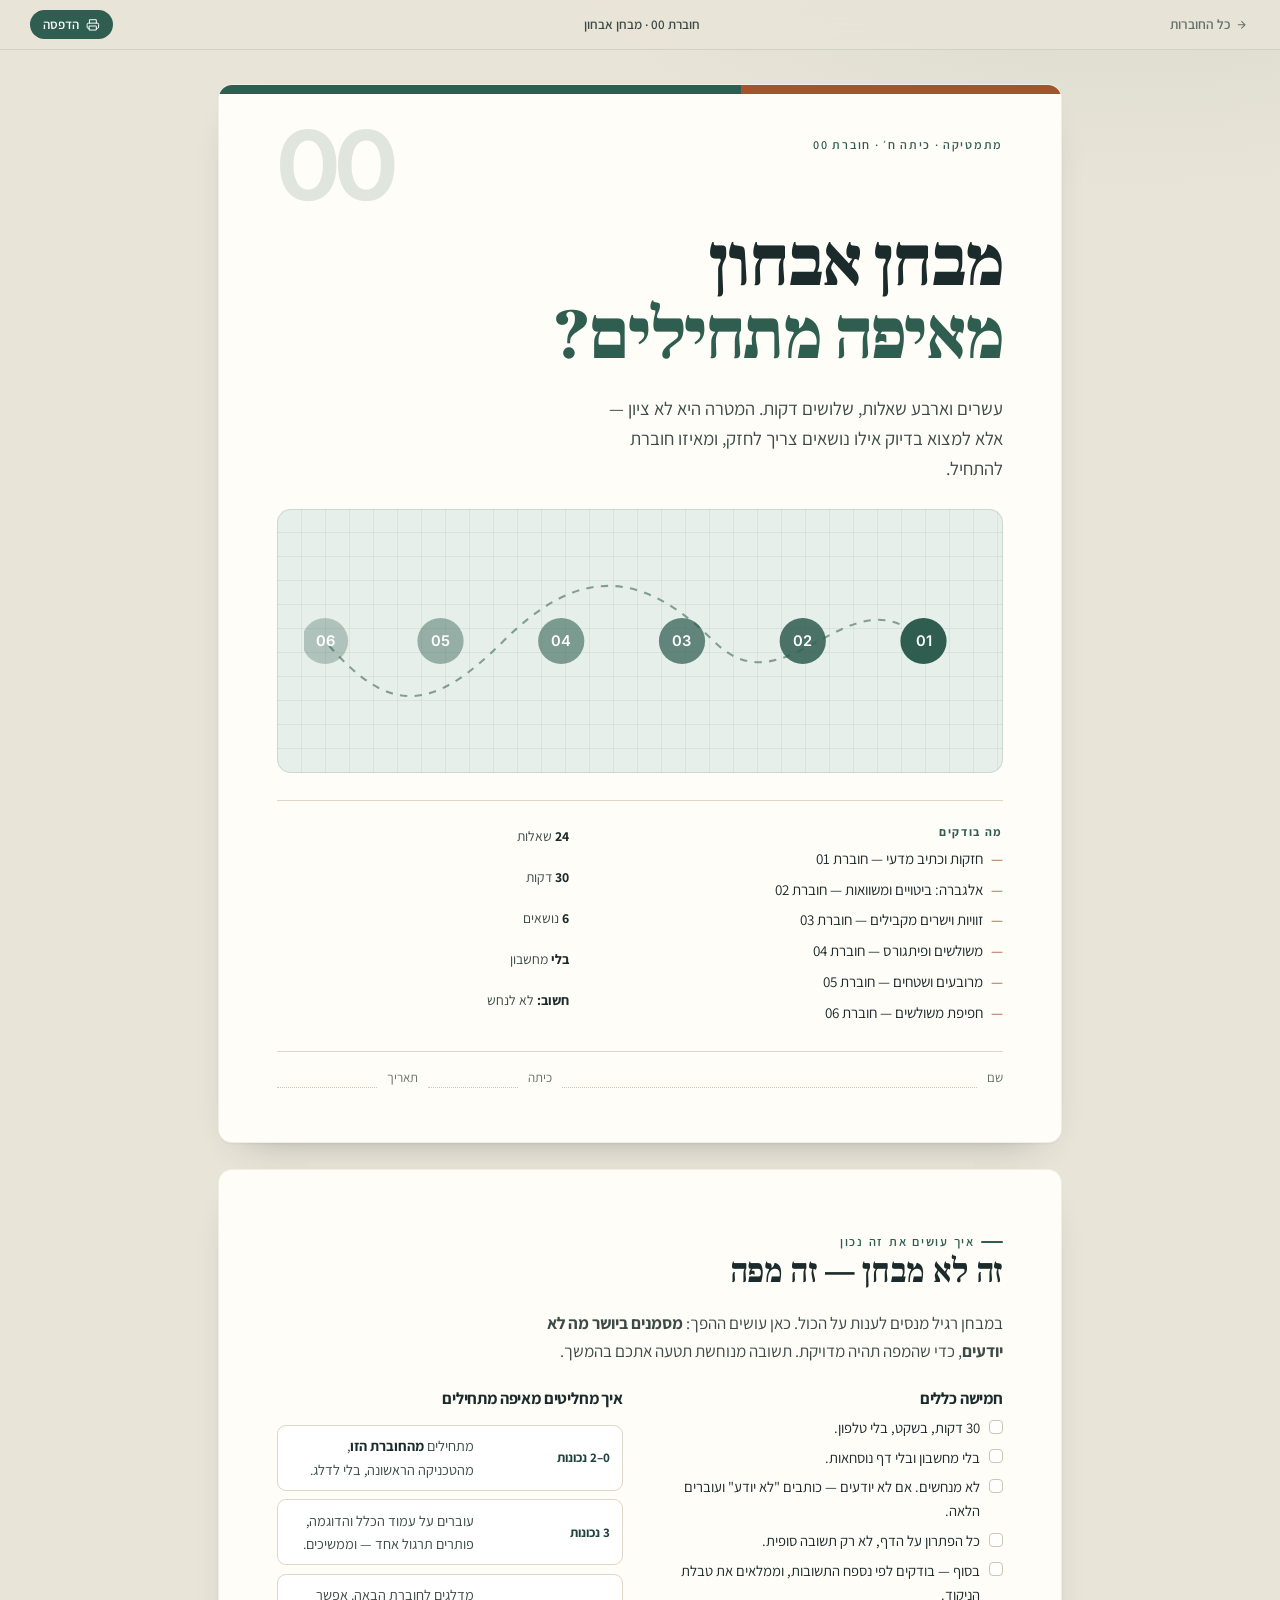
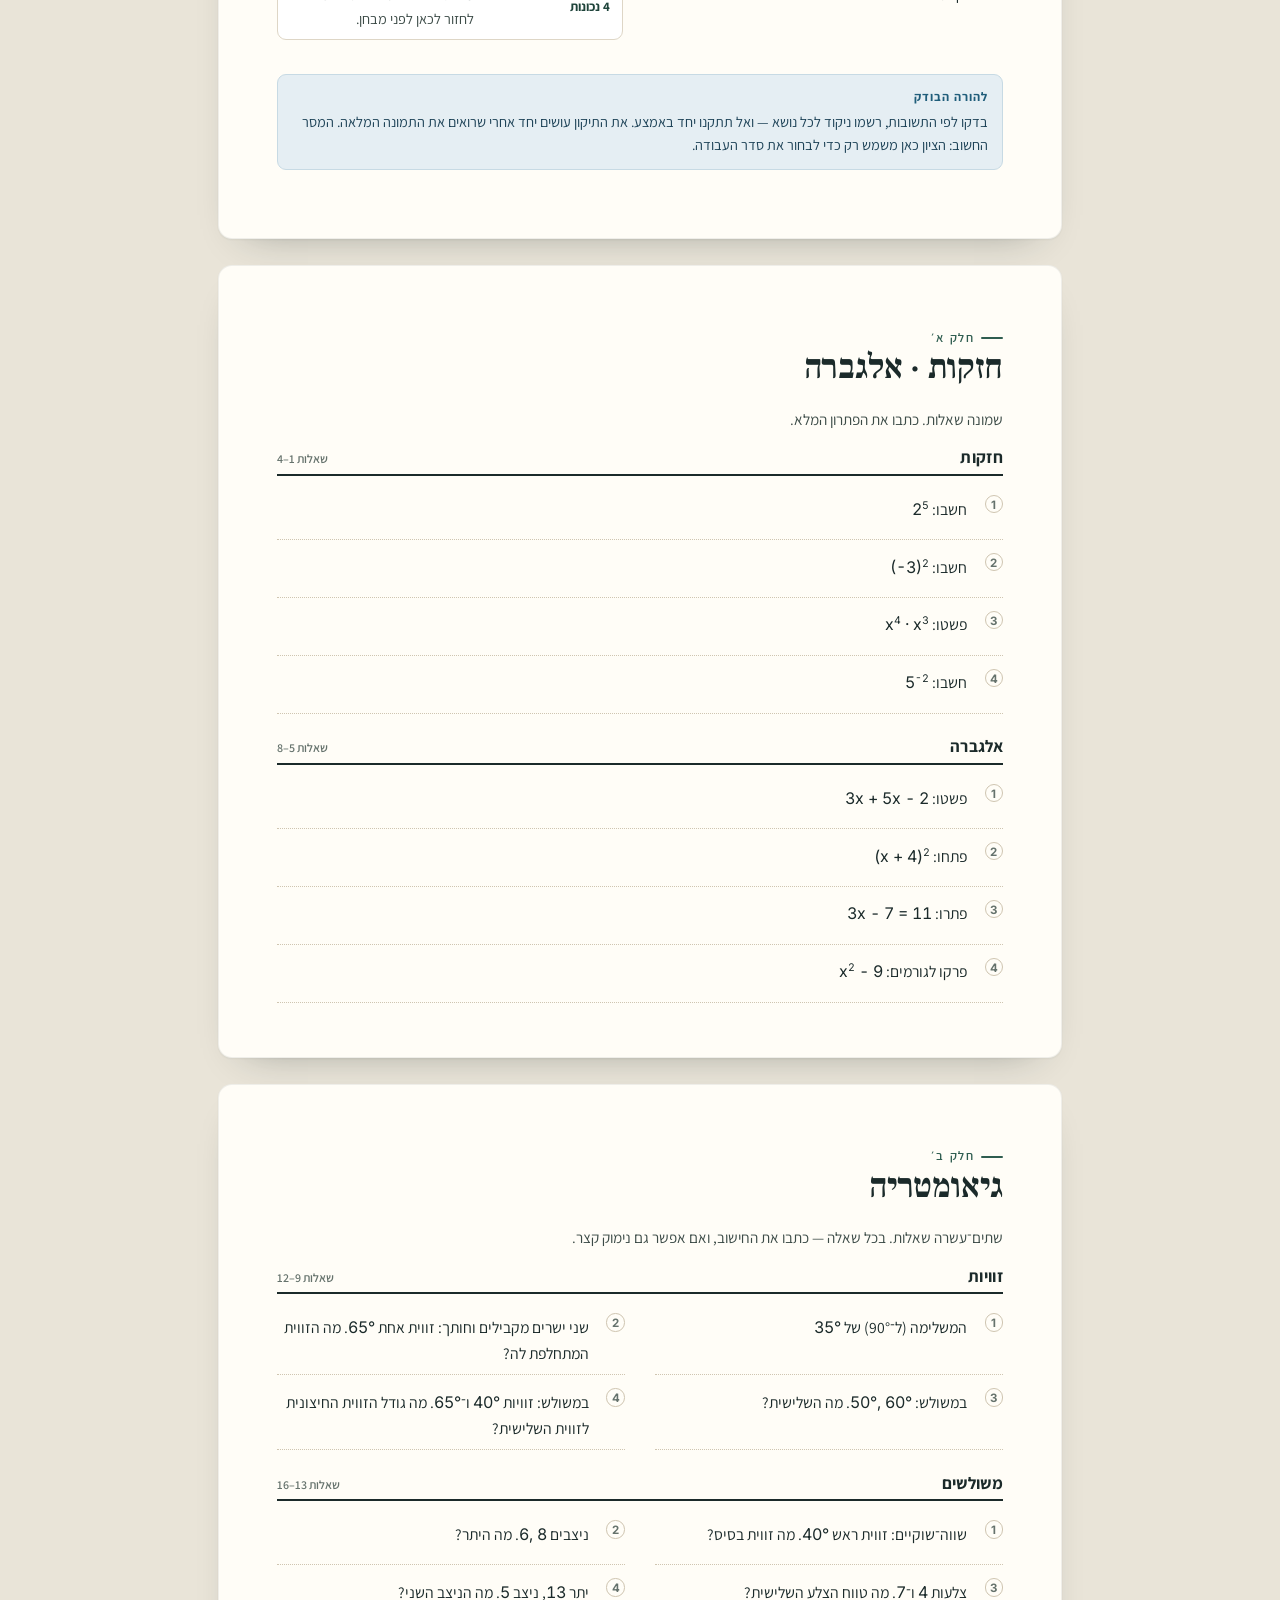
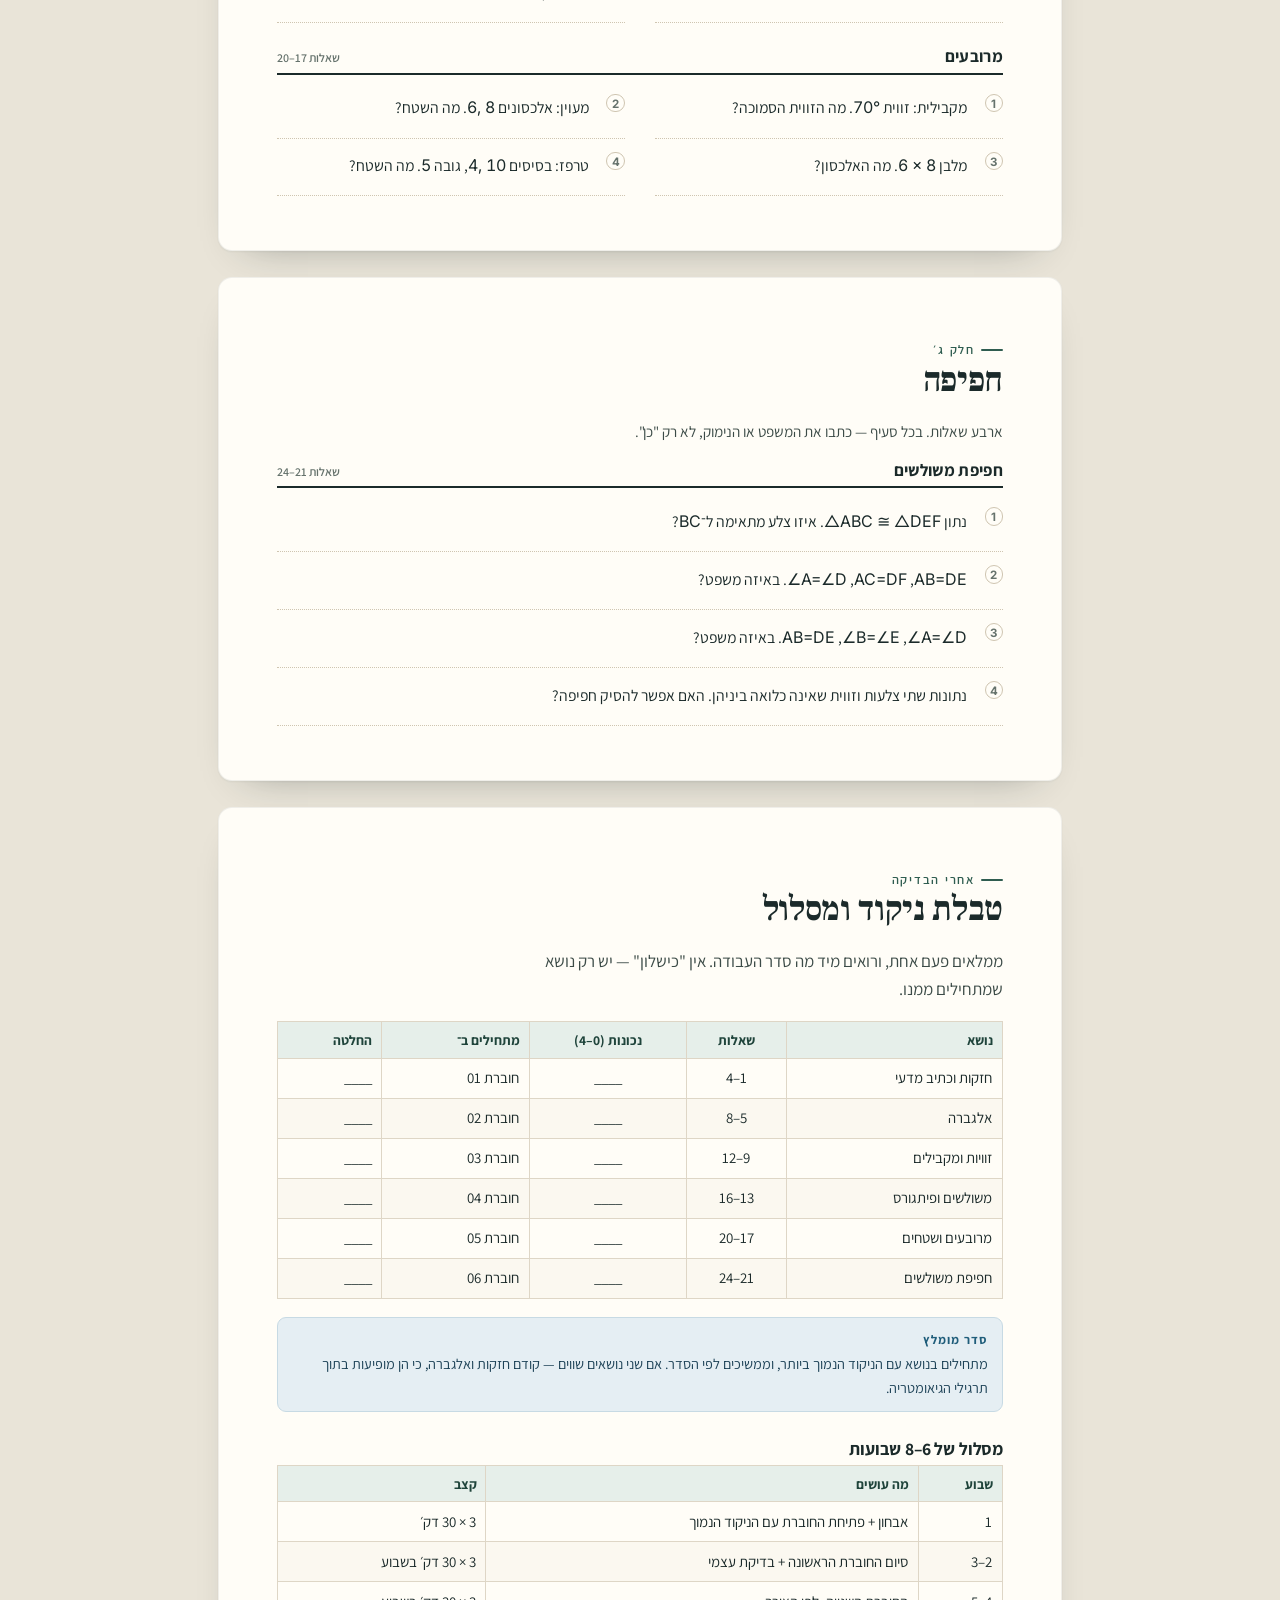
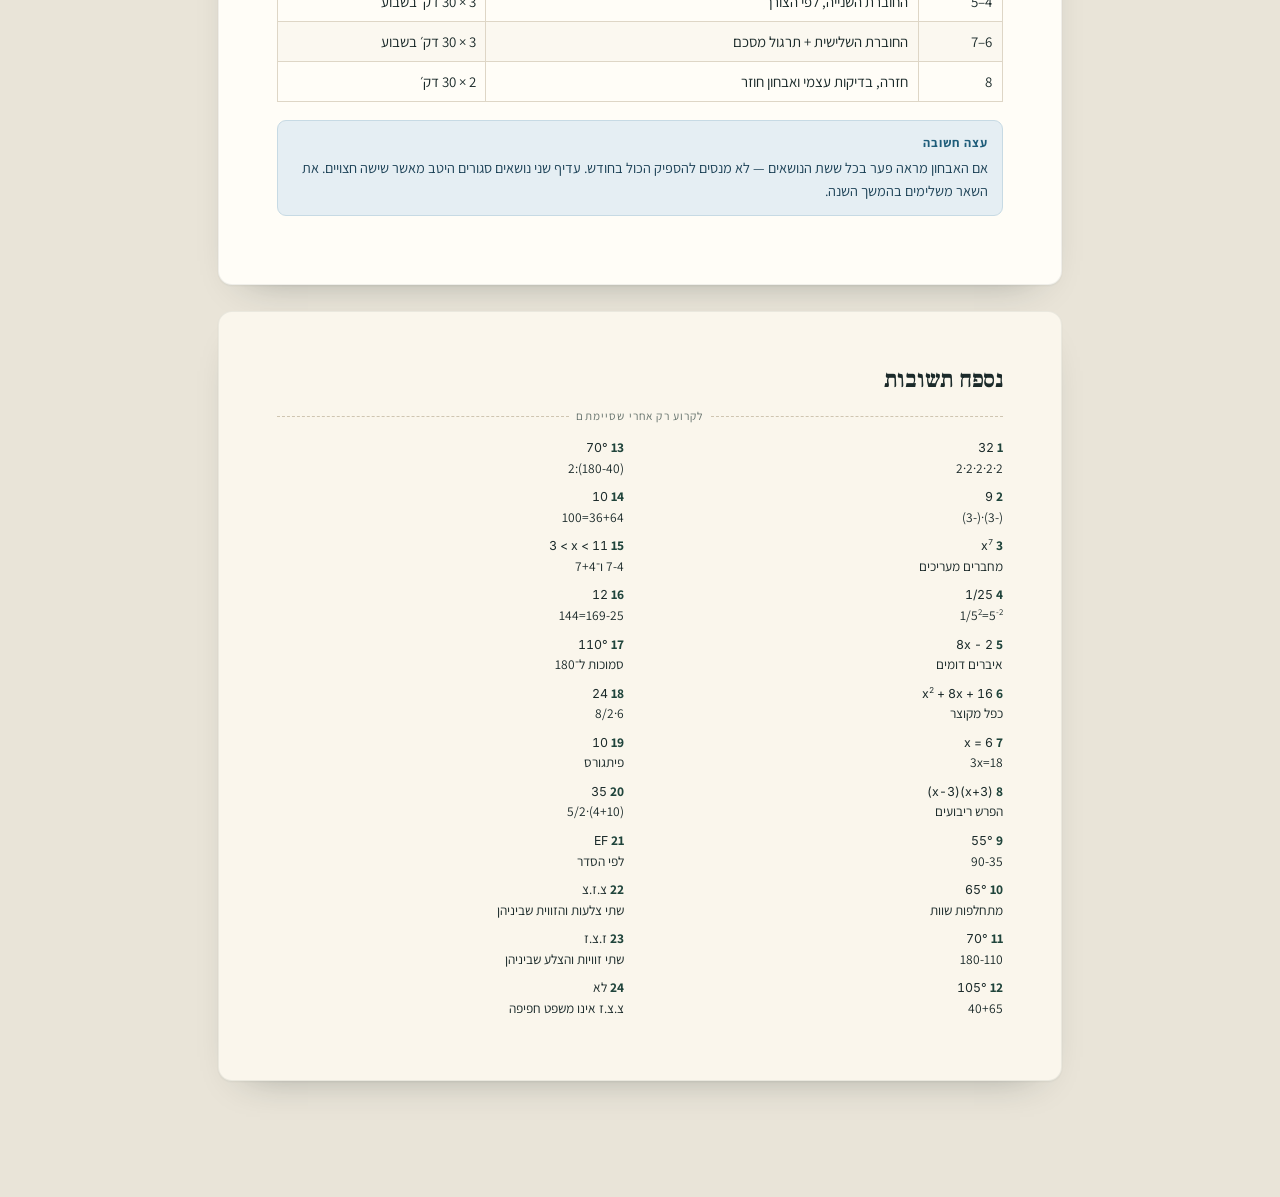
==== booklets/00-diagnostic.html @ b9540624 "Add math8 workbooks site" ====
<!DOCTYPE html>
<html lang="he" dir="rtl">
<head>
<meta charset="utf-8">
<meta name="viewport" content="width=device-width, initial-scale=1">
<meta name="color-scheme" content="light">
<title>חוברת 00 · מבחן אבחון — מתמטיקה כיתה ח׳</title>
<meta name="description" content="מבחן אבחון קצר: 24 שאלות משישה נושאים, כדי לדעת מאיזו חוברת להתחיל.">
<meta name="theme-color" content="#2f5d50">
<link rel="icon" href="data:image/svg+xml,%3Csvg xmlns='http://www.w3.org/2000/svg' viewBox='0 0 32 32'%3E%3Crect width='32' height='32' rx='7' fill='%232f5d50'/%3E%3Cpath d='M8 16h16M16 8v16' stroke='%23fff' stroke-width='2.4' stroke-linecap='round'/%3E%3C/svg%3E">
<link rel="preconnect" href="https://fonts.googleapis.com">
<link rel="preconnect" href="https://fonts.gstatic.com" crossorigin>
<link href="https://fonts.googleapis.com/css2?family=Assistant:wght@300;400;600;700&amp;family=Frank+Ruhl+Libre:wght@500;700;900&amp;family=Inter:wght@400;500;700&amp;display=swap" rel="stylesheet">
<link rel="stylesheet" href="../assets/base.css">
<link rel="stylesheet" href="../assets/booklet.css">
</head>
<body class="booklet">
<header class="topbar no-print">
  <a class="backlink" href="../index.html">
    <svg viewBox="0 0 24 24" aria-hidden="true"><path d="M10 6l6 6-6 6M16 12H4" fill="none" stroke="currentColor" stroke-width="1.8" stroke-linecap="round" stroke-linejoin="round"/></svg>
    כל החוברות
  </a>
  <span class="topbar-title">חוברת 00 · מבחן אבחון</span>
  <button class="btn" data-print type="button">
    <svg viewBox="0 0 24 24" aria-hidden="true"><path d="M6 9V3h12v6M6 18H4a2 2 0 0 1-2-2v-5a2 2 0 0 1 2-2h16a2 2 0 0 1 2 2v5a2 2 0 0 1-2 2h-2M6 14h12v7H6z" fill="none" stroke="currentColor" stroke-width="1.7" stroke-linecap="round" stroke-linejoin="round"/></svg>
    הדפסה
  </button>
</header>
<span class="sr-only doc-title">חוברת 00 · מבחן אבחון</span>

<main class="paper">

<!-- ================= שער ================= -->
<section class="sheet cover">
  <div class="cover-head">
    <div class="cover-series">מתמטיקה · כיתה ח׳ · חוברת 00</div>
    <div class="cover-mark" aria-hidden="true">00</div>
  </div>
  <h1>מבחן אבחון<br><em>מאיפה מתחילים?</em></h1>
  <p class="cover-lede">עשרים וארבע שאלות, שלושים דקות. המטרה היא לא ציון — אלא למצוא בדיוק אילו נושאים צריך לחזק, ומאיזו חוברת להתחיל.</p>

  <div class="cover-art" aria-hidden="true">
    <svg viewBox="0 0 640 200" role="img" aria-label="מסלול עם שש תחנות, אחת לכל חוברת">
      <path d="M590 100 C520 30, 460 170, 390 100 S260 30, 190 100 S80 170, 20 100" fill="none" stroke="#2f5d50" stroke-width="2" stroke-dasharray="7 7" opacity=".55"/>
      <g font-family="Inter,Arial,sans-serif" font-size="14" font-weight="600" text-anchor="middle">
        <circle cx="590" cy="100" r="22" fill="#2f5d50"/><text x="590" y="105" fill="#fff">01</text>
        <circle cx="475" cy="100" r="22" fill="#2f5d50" opacity=".85"/><text x="475" y="105" fill="#fff">02</text>
        <circle cx="360" cy="100" r="22" fill="#2f5d50" opacity=".72"/><text x="360" y="105" fill="#fff">03</text>
        <circle cx="245" cy="100" r="22" fill="#2f5d50" opacity=".58"/><text x="245" y="105" fill="#fff">04</text>
        <circle cx="130" cy="100" r="22" fill="#2f5d50" opacity=".44"/><text x="130" y="105" fill="#fff">05</text>
        <circle cx="20" cy="100" r="22" fill="#2f5d50" opacity=".3"/><text x="20" y="105" fill="#fff">06</text>
      </g>
    </svg>
  </div>

  <div class="cover-grid">
    <div>
      <h4>מה בודקים</h4>
      <ul class="cover-list">
        <li>חזקות וכתיב מדעי — חוברת 01</li>
        <li>אלגברה: ביטויים ומשוואות — חוברת 02</li>
        <li>זוויות וישרים מקבילים — חוברת 03</li>
        <li>משולשים ופיתגורס — חוברת 04</li>
        <li>מרובעים ושטחים — חוברת 05</li>
        <li>חפיפת משולשים — חוברת 06</li>
      </ul>
    </div>
    <div class="cover-facts">
      <div><b>24</b> שאלות</div>
      <div><b>30</b> דקות</div>
      <div><b>6</b> נושאים</div>
      <div><b>בלי</b> מחשבון</div>
      <div><b>חשוב:</b> לא לנחש</div>
    </div>
  </div>
  <div class="cover-foot">
    <span>שם</span><span class="fill"></span>
    <span>כיתה</span><span class="fill" style="max-width:70px"></span>
    <span>תאריך</span><span class="fill" style="max-width:100px"></span>
  </div>
</section>

<!-- ================= הוראות ================= -->
<section class="sheet">
  <span class="kicker">איך עושים את זה נכון</span>
  <h2>זה לא מבחן — זה מפה</h2>
  <p class="lead">במבחן רגיל מנסים לענות על הכול. כאן עושים ההפך: <b>מסמנים ביושר מה לא יודעים</b>, כדי שהמפה תהיה מדויקת. תשובה מנוחשת תטעה אתכם בהמשך.</p>

  <div class="two" style="margin-top:1.4em">
    <div>
      <h3 style="font-size:1.02rem;margin-bottom:.5em">חמישה כללים</h3>
      <div class="checklist" style="font-size:.92rem">
        <li><input type="checkbox" data-key="d-r1"> 30 דקות, בשקט, בלי טלפון.</li>
        <li><input type="checkbox" data-key="d-r2"> בלי מחשבון ובלי דף נוסחאות.</li>
        <li><input type="checkbox" data-key="d-r3"> לא מנחשים. אם לא יודעים — כותבים "לא יודע" ועוברים הלאה.</li>
        <li><input type="checkbox" data-key="d-r4"> כל הפתרון על הדף, לא רק תשובה סופית.</li>
        <li><input type="checkbox" data-key="d-r5"> בסוף — בודקים לפי נספח התשובות, וממלאים את טבלת הניקוד.</li>
      </div>
    </div>
    <div>
      <h3 style="font-size:1.02rem;margin-bottom:.5em">איך מחליטים מאיפה מתחילים</h3>
      <div class="flow">
        <div class="flow-step"><span class="when">0–2 נכונות</span><span class="then">מתחילים <b>מהחוברת הזו</b>, מהטכניקה הראשונה, בלי לדלג.</span></div>
        <div class="flow-step"><span class="when">3 נכונות</span><span class="then">עוברים על עמוד הכלל והדוגמה, פותרים תרגול אחד — וממשיכים.</span></div>
        <div class="flow-step"><span class="when">4 נכונות</span><span class="then">מדלגים לחוברת הבאה. אפשר לחזור לכאן לפני מבחן.</span></div>
      </div>
    </div>
  </div>

  <div class="callout callout--tip" style="margin-top:1.2em">
    <span class="callout-title">להורה הבודק</span>
    <p>בדקו לפי התשובות, רשמו ניקוד לכל נושא — ואל תתקנו יחד באמצע. את התיקון עושים יחד אחרי שרואים את התמונה המלאה. המסר החשוב: הציון כאן משמש רק כדי לבחור את סדר העבודה.</p>
  </div>
</section>

<!-- ================= מבחן ================= -->
<section class="sheet">
  <span class="kicker">חלק א׳</span>
  <h2>חזקות · אלגברה</h2>
  <p class="lead" style="font-size:.95rem">שמונה שאלות. כתבו את הפתרון המלא.</p>

  <div class="drill" style="margin-top:1em">
    <div class="drill-head"><h3>חזקות</h3><span class="count">שאלות 1–4</span></div>
    <ol class="ex ex--wide">
      <li>חשבו: <span class="m">2<sup>5</sup></span></li>
      <li>חשבו: <span class="m">(-3)<sup>2</sup></span></li>
      <li>פשטו: <span class="m">x<sup>4</sup> · x<sup>3</sup></span></li>
      <li>חשבו: <span class="m">5<sup>-2</sup></span></li>
    </ol>
  </div>

  <div class="drill" style="margin-top:1.4em">
    <div class="drill-head"><h3>אלגברה</h3><span class="count">שאלות 5–8</span></div>
    <ol class="ex ex--wide">
      <li>פשטו: <span class="m">3x + 5x - 2</span></li>
      <li>פתחו: <span class="m">(x + 4)<sup>2</sup></span></li>
      <li>פתרו: <span class="m">3x - 7 = 11</span></li>
      <li>פרקו לגורמים: <span class="m">x<sup>2</sup> - 9</span></li>
    </ol>
  </div>
</section>

<section class="sheet">
  <span class="kicker">חלק ב׳</span>
  <h2>גיאומטריה</h2>
  <p class="lead" style="font-size:.95rem">שתים־עשרה שאלות. בכל שאלה — כתבו את החישוב, ואם אפשר גם נימוק קצר.</p>

  <div class="drill" style="margin-top:1em">
    <div class="drill-head"><h3>זוויות</h3><span class="count">שאלות 9–12</span></div>
    <ol class="ex">
      <li>המשלימה (ל־90°) של <span class="m">35°</span></li>
      <li>שני ישרים מקבילים וחותך: זווית אחת <span class="m">65°</span>. מה הזווית המתחלפת לה?</li>
      <li>במשולש: <span class="m">50°, 60°</span>. מה השלישית?</li>
      <li>במשולש: זוויות <span class="m">40°</span> ו־<span class="m">65°</span>. מה גודל הזווית החיצונית לזווית השלישית?</li>
    </ol>
  </div>

  <div class="drill" style="margin-top:1.4em">
    <div class="drill-head"><h3>משולשים</h3><span class="count">שאלות 13–16</span></div>
    <ol class="ex">
      <li>שווה־שוקיים: זווית ראש <span class="m">40°</span>. מה זווית בסיס?</li>
      <li>ניצבים <span class="m">6, 8</span>. מה היתר?</li>
      <li>צלעות <span class="m">4</span> ו־<span class="m">7</span>. מה טווח הצלע השלישית?</li>
      <li>יתר <span class="m">13</span>, ניצב <span class="m">5</span>. מה הניצב השני?</li>
    </ol>
  </div>

  <div class="drill" style="margin-top:1.4em">
    <div class="drill-head"><h3>מרובעים</h3><span class="count">שאלות 17–20</span></div>
    <ol class="ex">
      <li>מקבילית: זווית <span class="m">70°</span>. מה הזווית הסמוכה?</li>
      <li>מעוין: אלכסונים <span class="m">6, 8</span>. מה השטח?</li>
      <li>מלבן <span class="m">6 × 8</span>. מה האלכסון?</li>
      <li>טרפז: בסיסים <span class="m">4, 10</span>, גובה <span class="m">5</span>. מה השטח?</li>
    </ol>
  </div>
</section>

<!-- ================= חלק ג ================= -->
<section class="sheet">
  <span class="kicker">חלק ג׳</span>
  <h2>חפיפה</h2>
  <p class="lead" style="font-size:.95rem">ארבע שאלות. בכל סעיף — כתבו את המשפט או הנימוק, לא רק "כן".</p>

  <div class="drill" style="margin-top:1em">
    <div class="drill-head"><h3>חפיפת משולשים</h3><span class="count">שאלות 21–24</span></div>
    <ol class="ex ex--wide">
      <li>נתון <span class="m">△ABC ≅ △DEF</span>. איזו צלע מתאימה ל־<span class="m">BC</span>?</li>
      <li><span class="m">AB=DE</span>, <span class="m">AC=DF</span>, <span class="m">∠A=∠D</span>. באיזה משפט?</li>
      <li><span class="m">∠A=∠D</span>, <span class="m">∠B=∠E</span>, <span class="m">AB=DE</span>. באיזה משפט?</li>
      <li>נתונות שתי צלעות וזווית שאינה כלואה ביניהן. האם אפשר להסיק חפיפה?</li>
    </ol>
  </div>
</section>

<!-- ================= טבלת ניקוד ================= -->
<section class="sheet">
  <span class="kicker">אחרי הבדיקה</span>
  <h2>טבלת ניקוד ומסלול</h2>
  <p class="lead">ממלאים פעם אחת, ורואים מיד מה סדר העבודה. אין "כישלון" — יש רק נושא שמתחילים ממנו.</p>

  <table class="table" style="margin-top:1.2em">
    <thead>
      <tr><th>נושא</th><th class="c">שאלות</th><th class="c">נכונות (0–4)</th><th>מתחילים ב־</th><th>החלטה</th></tr>
    </thead>
    <tbody>
      <tr><td>חזקות וכתיב מדעי</td><td class="c">1–4</td><td class="c">____</td><td>חוברת 01</td><td>____</td></tr>
      <tr><td>אלגברה</td><td class="c">5–8</td><td class="c">____</td><td>חוברת 02</td><td>____</td></tr>
      <tr><td>זוויות ומקבילים</td><td class="c">9–12</td><td class="c">____</td><td>חוברת 03</td><td>____</td></tr>
      <tr><td>משולשים ופיתגורס</td><td class="c">13–16</td><td class="c">____</td><td>חוברת 04</td><td>____</td></tr>
      <tr><td>מרובעים ושטחים</td><td class="c">17–20</td><td class="c">____</td><td>חוברת 05</td><td>____</td></tr>
      <tr><td>חפיפת משולשים</td><td class="c">21–24</td><td class="c">____</td><td>חוברת 06</td><td>____</td></tr>
    </tbody>
  </table>

  <div class="callout callout--tip">
    <span class="callout-title">סדר מומלץ</span>
    <p>מתחילים בנושא עם הניקוד הנמוך ביותר, וממשיכים לפי הסדר. אם שני נושאים שווים — קודם חזקות ואלגברה, כי הן מופיעות בתוך תרגילי הגיאומטריה.</p>
  </div>

  <h3 style="margin-top:1.5em;font-size:1.1rem">מסלול של 6–8 שבועות</h3>
  <table class="table">
    <thead><tr><th>שבוע</th><th>מה עושים</th><th>קצב</th></tr></thead>
    <tbody>
      <tr><td>1</td><td>אבחון + פתיחת החוברת עם הניקוד הנמוך</td><td>3 × 30 דק׳</td></tr>
      <tr><td>2–3</td><td>סיום החוברת הראשונה + בדיקת עצמי</td><td>3 × 30 דק׳ בשבוע</td></tr>
      <tr><td>4–5</td><td>החוברת השנייה, לפי הצורך</td><td>3 × 30 דק׳ בשבוע</td></tr>
      <tr><td>6–7</td><td>החוברת השלישית + תרגול מסכם</td><td>3 × 30 דק׳ בשבוע</td></tr>
      <tr><td>8</td><td>חזרה, בדיקות עצמי ואבחון חוזר</td><td>2 × 30 דק׳</td></tr>
    </tbody>
  </table>

  <div class="callout callout--tip">
    <span class="callout-title">עצה חשובה</span>
    <p>אם האבחון מראה פער בכל ששת הנושאים — לא מנסים להספיק הכול בחודש. עדיף שני נושאים סגורים היטב מאשר שישה חצויים. את השאר משלימים בהמשך השנה.</p>
  </div>
</section>

<!-- ================= תשובות ================= -->
<section class="sheet answers">
  <h2>נספח תשובות</h2>
  <div class="cut">לקרוע רק אחרי שסיימתם</div>

  <div class="ans-grid">
    <p><b>1</b> <span class="m">32</span><br><span class="why">2·2·2·2·2</span></p>
    <p><b>2</b> <span class="m">9</span><br><span class="why">(-3)·(-3)</span></p>
    <p><b>3</b> <span class="m">x<sup>7</sup></span><br><span class="why">מחברים מעריכים</span></p>
    <p><b>4</b> <span class="m">1/25</span><br><span class="why">5<sup>-2</sup>=1/5<sup>2</sup></span></p>
    <p><b>5</b> <span class="m">8x - 2</span><br><span class="why">איברים דומים</span></p>
    <p><b>6</b> <span class="m">x<sup>2</sup> + 8x + 16</span><br><span class="why">כפל מקוצר</span></p>
    <p><b>7</b> <span class="m">x = 6</span><br><span class="why">3x=18</span></p>
    <p><b>8</b> <span class="m">(x-3)(x+3)</span><br><span class="why">הפרש ריבועים</span></p>
    <p><b>9</b> <span class="m">55°</span><br><span class="why">90-35</span></p>
    <p><b>10</b> <span class="m">65°</span><br><span class="why">מתחלפות שוות</span></p>
    <p><b>11</b> <span class="m">70°</span><br><span class="why">180-110</span></p>
    <p><b>12</b> <span class="m">105°</span><br><span class="why">40+65</span></p>
    <p><b>13</b> <span class="m">70°</span><br><span class="why">(180-40):2</span></p>
    <p><b>14</b> <span class="m">10</span><br><span class="why">36+64=100</span></p>
    <p><b>15</b> <span class="m">3 &lt; x &lt; 11</span><br><span class="why">7-4 ו־7+4</span></p>
    <p><b>16</b> <span class="m">12</span><br><span class="why">169-25=144</span></p>
    <p><b>17</b> <span class="m">110°</span><br><span class="why">סמוכות ל־180</span></p>
    <p><b>18</b> <span class="m">24</span><br><span class="why">6·8/2</span></p>
    <p><b>19</b> <span class="m">10</span><br><span class="why">פיתגורס</span></p>
    <p><b>20</b> <span class="m">35</span><br><span class="why">(4+10)·5/2</span></p>
    <p><b>21</b> <span class="m">EF</span><br><span class="why">לפי הסדר</span></p>
    <p><b>22</b> צ.ז.צ<br><span class="why">שתי צלעות והזווית שביניהן</span></p>
    <p><b>23</b> ז.צ.ז<br><span class="why">שתי זוויות והצלע שביניהן</span></p>
    <p><b>24</b> לא<br><span class="why">צ.צ.ז אינו משפט חפיפה</span></p>
  </div>
</section>

</main>
<script src="../assets/booklet.js"></script>
</body>
</html>
---- assets/base.css ----
/* ============================================================
   בסיס — משתנים, טיפוגרפיה, רכיבים משותפים
   ============================================================ */

:root{
  /* נייר ודיו */
  --paper:#fffdf7;
  --paper-2:#faf6ec;
  --bg:#e9e4d8;
  --ink:#1b2a2a;
  --ink-2:#3c4b47;
  --ink-3:#65726c;
  --line:#ded6c6;
  --line-2:#cfc5b1;

  /* מבטא */
  --accent:#2f5d50;
  --accent-2:#1f443b;
  --accent-soft:#e6efea;
  --clay:#a3542f;
  --clay-soft:#f6e9e1;
  --blue:#1f5d7a;
  --blue-soft:#e5eef3;

  /* צבעים סמנטיים לשרטוטים */
  --d-blue:#1f5d7a;
  --d-clay:#b0552c;
  --d-olive:#5c6b39;
  --d-plum:#7b4b6b;
  --d-sand:#c29a3a;

  --radius:14px;
  --radius-sm:9px;
  --shadow:0 1px 2px rgba(27,42,42,.05), 0 18px 40px -28px rgba(27,42,42,.45);

  --font-body:"Assistant","Heebo","Arial Hebrew",Arial,sans-serif;
  --font-display:"Frank Ruhl Libre","Assistant","Arial Hebrew",serif;
  --font-math:"Inter","Assistant","Arial Hebrew",Arial,sans-serif;
}

*,*::before,*::after{box-sizing:border-box}
html{-webkit-text-size-adjust:100%;text-size-adjust:100%}
body{
  margin:0;
  font-family:var(--font-body);
  font-size:17px;
  line-height:1.62;
  color:var(--ink);
  background:var(--bg);
  -webkit-font-smoothing:antialiased;
}
img,svg{max-width:100%}
a{color:var(--clay);text-underline-offset:.2em;text-decoration-thickness:1px}
:focus-visible{outline:3px solid var(--clay);outline-offset:3px;border-radius:4px}

h1,h2,h3,h4{margin:0;font-weight:700;line-height:1.15;letter-spacing:-.01em}
p{margin:0 0 .9em}
ul,ol{margin:0;padding-inline-start:1.25em}

/* ---------- מתמטיקה ---------- */
.m{
  direction:ltr;
  unicode-bidi:isolate;
  font-family:var(--font-math);
  white-space:nowrap;
  font-feature-settings:"tnum" 1;
}
.eq{
  direction:ltr;
  unicode-bidi:plaintext;
  text-align:center;
  font-family:var(--font-math);
  font-size:1.32rem;
  line-height:1.9;
  letter-spacing:.01em;
}
sup{font-size:.66em;line-height:0;vertical-align:super}
sub{font-size:.66em;line-height:0;vertical-align:sub}

.frac{
  display:inline-flex;flex-direction:column;vertical-align:middle;
  text-align:center;font-size:.92em;line-height:1.15;margin:0 .12em;
}
.frac>span:last-child{border-top:1.4px solid currentColor;padding-top:.04em}
.frac>span:first-child{padding-bottom:.04em}

/* ---------- רכיבי בסיס ---------- */
.kicker{
  display:inline-flex;align-items:center;gap:.5em;
  font-size:.78rem;font-weight:600;letter-spacing:.14em;
  color:var(--accent);text-transform:uppercase;
}
.kicker::before{content:"";width:22px;height:2px;background:currentColor;border-radius:2px}

.chip{
  display:inline-flex;align-items:center;gap:.35em;
  padding:.22em .7em;border-radius:999px;
  background:var(--accent-soft);color:var(--accent-2);
  font-size:.78rem;font-weight:600;line-height:1.7;
}
.chip--plain{background:#f2eee4;color:var(--ink-2);border:1px solid var(--line)}

.btn{
  display:inline-flex;align-items:center;justify-content:center;gap:.5em;
  padding:.62em 1.1em;border-radius:999px;border:1px solid transparent;
  background:var(--accent);color:#fff;font:600 .9rem/1 var(--font-body);
  text-decoration:none;cursor:pointer;transition:transform .15s ease,background .15s ease;
}
.btn:hover{background:var(--accent-2);transform:translateY(-1px)}
.btn--ghost{background:transparent;color:var(--accent-2);border-color:var(--line-2)}
.btn--ghost:hover{background:var(--accent-soft)}
.btn svg{width:1.05em;height:1.05em;flex:none}

.sr-only{
  position:absolute!important;width:1px;height:1px;padding:0;margin:-1px;
  overflow:hidden;clip:rect(0 0 0 0);white-space:nowrap;border:0;
}

/* ---------- גיליון ---------- */
.paper{max-width:880px;margin:0 auto;padding:34px 18px 90px}
.sheet{
  position:relative;
  background:var(--paper);
  border:1px solid rgba(27,42,42,.07);
  border-radius:var(--radius);
  box-shadow:var(--shadow);
  padding:clamp(26px,5vw,54px) clamp(22px,5.5vw,58px);
  margin:0 0 26px;
}

/* כותרות מדור */
.sheet h2{
  font-family:var(--font-display);
  font-size:clamp(1.6rem,3.6vw,2.15rem);
  font-weight:700;
  margin:0 0 .55em;
}
.sheet h2 .num{
  color:var(--accent);
  font-family:var(--font-math);
  font-size:.72em;
  margin-inline-end:.3em;
}
.lead{font-size:1.06rem;color:var(--ink-2);max-width:62ch}
.lede{font-size:1.14rem;color:var(--ink-2);line-height:1.6}

/* ---------- טבלאות ---------- */
.table{width:100%;border-collapse:collapse;font-size:.93rem;margin:.4em 0 1.2em}
.table th,.table td{padding:.5em .65em;border:1px solid var(--line);text-align:right;vertical-align:top}
.table thead th{background:var(--accent-soft);color:var(--accent-2);font-weight:700;font-size:.85rem}
.table tbody tr:nth-child(even){background:#fbf8f0}
.table .c{text-align:center}

/* ---------- רשימות סימון ---------- */
.checklist{list-style:none;padding:0;margin:0;display:grid;gap:.4em}
.checklist li{display:flex;gap:.6em;align-items:flex-start}
.checklist input{
  appearance:none;width:1.05em;height:1.05em;margin:.28em 0 0;flex:none;
  border:1.6px solid var(--line-2);border-radius:4px;background:#fff;position:relative;
}
.checklist input:checked{background:var(--accent);border-color:var(--accent)}
.checklist input:checked::after{
  content:"";position:absolute;inset:0;
  background:no-repeat center/70% url("data:image/svg+xml,%3Csvg xmlns='http://www.w3.org/2000/svg' viewBox='0 0 16 16'%3E%3Cpath d='M3 8.5l3.2 3.2L13 4.5' fill='none' stroke='white' stroke-width='2.2' stroke-linecap='round' stroke-linejoin='round'/%3E%3C/svg%3E");
}

/* ---------- קישור חזרה ---------- */
.backlink{
  display:inline-flex;align-items:center;gap:.45em;
  font-size:.85rem;font-weight:600;color:var(--ink-3);text-decoration:none;
}
.backlink:hover{color:var(--accent-2)}
.backlink svg{width:1em;height:1em}

/* ---------- מפת החלטה ---------- */
.flow{display:grid;gap:.5em;margin:1em 0}
.flow-step{
  display:flex;gap:.75em;align-items:center;
  border:1px solid var(--line);border-radius:var(--radius-sm);
  padding:.6em .85em;background:#fff;
  font-size:.9rem;
}
.flow-step .when{
  flex:none;min-width:9.5em;font-weight:700;color:var(--accent-2);
  font-size:.82rem;
}
.flow-step .then{color:var(--ink-2)}
.flow-step .then b{color:var(--ink)}
---- assets/booklet.css ----
/* ============================================================
   חוברת עבודה — רכיבים, עמוד שער, תרגול, הדפסה
   ============================================================ */

body.booklet{
  background-color:var(--bg);
  background-image:radial-gradient(60rem 30rem at 88% -12%, rgba(47,93,80,.10), transparent 62%);
  background-attachment:fixed;
}

/* ---------- סרגל עליון (מסך בלבד) ---------- */
.topbar{
  position:sticky;top:0;z-index:60;
  display:flex;align-items:center;gap:14px;
  padding:10px clamp(14px,4vw,30px);
  background:rgba(233,228,216,.88);
  backdrop-filter:blur(12px);-webkit-backdrop-filter:blur(12px);
  border-bottom:1px solid rgba(27,42,42,.1);
}
.topbar .backlink{flex:none}
.topbar-title{
  flex:1;min-width:0;text-align:center;
  font-size:.82rem;font-weight:600;color:var(--ink-2);
  white-space:nowrap;overflow:hidden;text-overflow:ellipsis;
}
.topbar .btn{padding:.5em .95em;font-size:.82rem}

/* ---------- שער ---------- */
.cover{overflow:hidden;padding-top:0}
.cover::before{
  content:"";position:absolute;inset:0 0 auto 0;height:9px;
  background:linear-gradient(90deg,var(--accent) 0 62%,var(--clay) 62% 100%);
}
.cover-head{
  display:flex;align-items:flex-start;justify-content:space-between;gap:20px;
  padding-top:clamp(26px,5vw,44px);
}
.cover-series{
  font-size:.76rem;font-weight:600;letter-spacing:.14em;color:var(--accent);
  text-transform:uppercase;padding-top:.5em;
}
.cover-mark{
  font-family:var(--font-math);font-weight:700;line-height:.75;
  font-size:clamp(3.4rem,10vw,6rem);
  color:var(--accent);opacity:.14;letter-spacing:-.04em;
}
.cover h1{
  font-family:var(--font-display);
  font-size:clamp(2.7rem,8vw,4.5rem);
  font-weight:900;line-height:1.02;letter-spacing:-.025em;
  margin:.35em 0 .28em;max-width:18ch;
}
.cover h1 em{font-style:normal;color:var(--accent)}
.cover-lede{font-size:clamp(1rem,2.2vw,1.16rem);color:var(--ink-2);max-width:46ch;margin-bottom:1.4em}
.cover-art{
  margin:1.4em 0 1.6em;border-radius:var(--radius);
  background:
    repeating-linear-gradient(0deg,transparent 0 23px,rgba(27,42,42,.06) 23px 24px),
    repeating-linear-gradient(90deg,transparent 0 23px,rgba(27,42,42,.06) 23px 24px);
  background-color:var(--accent-soft);
  padding:clamp(12px,3vw,26px);
  border:1px solid color-mix(in srgb,var(--accent) 14%,transparent);
}
.cover-art svg{display:block;width:100%;height:auto}
.cover-grid{
  display:grid;grid-template-columns:1.15fr .85fr;gap:clamp(18px,4vw,40px);
  padding-top:1.4em;border-top:1px solid var(--line);
}
.cover-grid h4{
  font-size:.74rem;letter-spacing:.14em;color:var(--accent);
  text-transform:uppercase;margin-bottom:.7em;
}
.cover-list{list-style:none;padding:0;margin:0;display:grid;gap:.42em;font-size:.94rem}
.cover-list li{display:flex;gap:.55em;align-items:baseline}
.cover-list li::before{content:"—";color:var(--clay);flex:none}
.cover-facts{font-size:.86rem;color:var(--ink-2);display:grid;gap:.4em}
.cover-facts b{color:var(--ink);font-weight:700}
.cover-foot{
  display:flex;align-items:flex-end;gap:10px;flex-wrap:wrap;
  margin-top:2em;padding-top:1.1em;border-top:1px solid var(--line);
  font-size:.82rem;color:var(--ink-3);
}
.cover-foot .fill{flex:1;min-width:90px;border-bottom:1px dotted var(--line-2);height:1.4em}

/* ---------- כותרת טכניקה ---------- */
.tech-head{
  display:flex;align-items:flex-start;gap:14px;
  margin-bottom:.9em;
}
.tech-num{
  flex:none;display:grid;place-items:center;
  width:2.15em;height:2.15em;border-radius:50%;
  background:var(--accent);color:#fff;
  font-family:var(--font-math);font-size:1.05rem;font-weight:700;
  line-height:1;margin-top:.25em;
}
.tech-kicker{
  font-size:.72rem;font-weight:700;letter-spacing:.16em;
  color:var(--accent);text-transform:uppercase;margin:0 0 .2em;
}
.tech-head h2{margin:0;font-size:clamp(1.5rem,3.4vw,2rem)}
.tech-goal{
  display:block;
  font-size:.88rem;color:var(--ink-2);
  background:var(--paper-2);border:1px solid var(--line);
  border-radius:var(--radius-sm);padding:.65em .9em;margin:0 0 1.2em;
}
.tech-goal b{color:var(--accent-2);font-weight:700}

/* ---------- תיבת כלל ---------- */
.rule-box{
  position:relative;
  background:var(--accent-soft);
  border-inline-start:4px solid var(--accent);
  border-radius:var(--radius-sm) 0 0 var(--radius-sm);
  padding:1em 1.2em 1.05em;
  margin:1.1em 0 1.2em;
}
.rule-label{
  font-size:.72rem;font-weight:700;letter-spacing:.14em;
  color:var(--accent);margin:0 0 .35em;text-transform:uppercase;
}
.rule-box .eq{margin:.15em 0 .3em}
.rule-note{font-size:.9rem;color:var(--ink-2);margin:.2em 0 0}
.rule-note:last-child{margin-bottom:0}

/* ---------- דוגמה ---------- */
.example{
  border:1px solid var(--line);
  border-radius:var(--radius-sm);
  background:#fffdf9;
  padding:1em 1.15em 1.05em;
  margin:1.1em 0;
}
.example-head{display:flex;align-items:center;gap:.6em;flex-wrap:wrap;margin-bottom:.55em}
.tag{
  display:inline-block;padding:.16em .6em;border-radius:4px;
  background:var(--clay);color:#fff;font-size:.7rem;font-weight:700;
  letter-spacing:.06em;
}
.example-head .hint{font-size:.8rem;color:var(--ink-3)}
.steps{list-style:none;counter-reset:step;padding:0;margin:0;display:grid;gap:.5em}
.steps>li{
  counter-increment:step;position:relative;padding-inline-start:2.1em;
  font-size:.95rem;
}
.steps>li::before{
  content:counter(step);
  position:absolute;inset-inline-start:0;top:.15em;
  width:1.45em;height:1.45em;border-radius:50%;
  display:grid;place-items:center;
  background:var(--accent-soft);color:var(--accent-2);
  font-family:var(--font-math);font-size:.72rem;font-weight:700;
}
.steps .eq{text-align:right;font-size:1.08rem;margin:.1em 0 .15em}
.steps .why{font-size:.8rem;color:var(--ink-3)}

/* ---------- קריאות ---------- */
.callout{
  position:relative;
  border-radius:var(--radius-sm);
  padding:.85em 1em .85em 1em;
  margin:1em 0;
  font-size:.9rem;
  border:1px solid;
}
.callout p:last-child{margin-bottom:0}
.callout .callout-title{
  display:block;font-weight:700;font-size:.78rem;letter-spacing:.08em;
  margin-bottom:.2em;
}
.callout--warn{background:var(--clay-soft);border-color:#e7c9b8;color:#6b3a22}
.callout--warn .callout-title{color:var(--clay)}
.callout--tip{background:var(--blue-soft);border-color:#c7dae4;color:#1d4257}
.callout--tip .callout-title{color:var(--blue)}
.callout--why{background:#eef0e4;border-color:#d8dcc4;color:#404a28}
.callout--why .callout-title{color:var(--d-olive)}

/* ---------- שרטוט ---------- */
.fig{
  margin:1.1em 0 1.2em;
  background:#fff;
  border:1px solid var(--line);
  border-radius:var(--radius-sm);
  padding:12px 12px 8px;
}
.fig svg{display:block;width:100%;height:auto;margin:0 auto}
.fig figcaption{
  font-size:.78rem;color:var(--ink-3);text-align:center;
  padding:.55em .5em 0;border-top:1px dashed var(--line);margin-top:.55em;
}
.fig--plain{background:transparent;border:0;padding:0}

/* ---------- תרגול ---------- */
.drill{margin-top:1.4em}
.drill-head{
  display:flex;align-items:baseline;justify-content:space-between;gap:12px;
  flex-wrap:wrap;border-bottom:2px solid var(--ink);padding-bottom:.3em;margin-bottom:.9em;
}
.drill-head h3{font-size:1.05rem;letter-spacing:.02em}
.drill-head .count{font-size:.75rem;color:var(--ink-3);font-weight:600}
.ex{
  list-style:none;counter-reset:ex;padding:0;margin:0;
  display:grid;grid-template-columns:1fr 1fr;gap:.55em 1.8em;
}
.ex>li{
  counter-increment:ex;position:relative;
  padding:.35em 2.3em .5em 0;
  border-bottom:1px dotted var(--line-2);
  font-size:.98rem;min-height:3.1em;
}
.ex>li::before{
  content:counter(ex);
  position:absolute;inset-inline-start:auto;right:0;top:.32em;
  width:1.6em;height:1.6em;border-radius:50%;
  display:grid;place-items:center;
  border:1.2px solid var(--line-2);color:var(--ink-3);
  font-family:var(--font-math);font-size:.72rem;font-weight:700;
}
.ex>li .m{font-size:1rem}
.ex--wide{grid-template-columns:1fr}
.ex--three{grid-template-columns:repeat(3,1fr)}
.ex .prompt{display:block;font-size:.9rem;color:var(--ink-2)}
.ex .answer-line{display:block;height:1.1em}

/* ---------- רשימת "סיימתי" ---------- */
.done{
  display:flex;align-items:center;gap:.6em;
  margin-top:1.5em;padding:.6em .8em;
  border:1px dashed var(--line-2);border-radius:var(--radius-sm);
  font-size:.82rem;color:var(--ink-3);width:fit-content;
}
.done input{appearance:none;width:1.15em;height:1.15em;border:1.6px solid var(--line-2);border-radius:4px;background:#fff;margin:0;position:relative;flex:none}
.done input:checked{background:var(--accent);border-color:var(--accent)}
.done input:checked::after{
  content:"";position:absolute;inset:0;
  background:no-repeat center/68% url("data:image/svg+xml,%3Csvg xmlns='http://www.w3.org/2000/svg' viewBox='0 0 16 16'%3E%3Cpath d='M3 8.5l3.2 3.2L13 4.5' fill='none' stroke='white' stroke-width='2.2' stroke-linecap='round' stroke-linejoin='round'/%3E%3C/svg%3E");
}


/* ---------- תשובות ---------- */
.answers{background:var(--paper-2)}
.answers h2{font-size:1.5rem}
.answers .cut{
  display:flex;align-items:center;gap:.6em;margin:0 0 1em;
  font-size:.72rem;letter-spacing:.1em;color:var(--ink-3);
}
.answers .cut::before,.answers .cut::after{content:"";flex:1;border-top:1px dashed var(--line-2)}
.ans-grid{columns:2;column-gap:2.4em;font-size:.84rem;line-height:1.55}
.ans-grid p{margin:0 0 .55em;break-inside:avoid}
.ans-grid b{color:var(--accent-2);font-weight:700}
.ans-grid .m{font-size:.92em}

/* ---------- טבלת ניקוד ---------- */
.score{
  display:grid;grid-template-columns:repeat(3,1fr);gap:.6em;margin:1em 0;
}
.score div{
  border:1px solid var(--line);border-radius:var(--radius-sm);
  padding:.7em .8em;background:#fff;font-size:.85rem;
}
.score b{display:block;font-family:var(--font-math);font-size:1.25rem;color:var(--accent)}

/* ---------- עטיפת שני טורים ---------- */
.two{display:grid;grid-template-columns:1fr 1fr;gap:1.4em 2em;align-items:start}
.two--wide{grid-template-columns:1.25fr .75fr}

/* ---------- כרטיסיית בונוס ---------- */
.bonus{
  border:1px solid #e2d3b6;background:#fbf3e2;border-radius:var(--radius-sm);
  padding:1em 1.1em;margin:1.1em 0;
}
.bonus .tag{background:var(--d-sand)}

/* ---------- התאמות מסך צר ---------- */
@media (max-width:640px){
  body{font-size:16px}
  .ex,.ex--three{grid-template-columns:1fr}
  .cover-grid,.two,.two--wide{grid-template-columns:1fr}
  .score{grid-template-columns:1fr}
  .ans-grid{columns:1}
  .topbar-title{display:none}
  .cover h1{max-width:none}
}
@media (prefers-reduced-motion:reduce){
  *{transition:none!important;animation:none!important}
}

/* ============================================================
   הדפסה — A4
   ============================================================ */
.doc-title{string-set:doctitle content()}

@media print{
  @page{
    size:A4;
    margin:16mm 14mm 17mm;
    @top-left{
      content:string(doctitle);
      font-family:"Assistant","Arial Hebrew",Arial,sans-serif;
      font-size:8pt;color:#8b958d;
    }
    @bottom-center{
      content:counter(page);
      font-family:"Inter","Assistant",Arial,sans-serif;
      font-size:9pt;color:#8b958d;
    }
  }
  @page :first{
    @top-left{content:none}
    @bottom-center{content:none}
  }

  html,body{
    background:#fff!important;
    font-size:10.7pt;
    -webkit-print-color-adjust:exact;
    print-color-adjust:exact;
  }
  .no-print,.topbar{display:none!important}
  .paper{max-width:none;margin:0;padding:0}
  .sheet{
    box-shadow:none;border:0;border-radius:0;
    margin:0;padding:0;background:transparent;
    break-before:page;page-break-before:always;
  }
  .sheet:first-of-type{break-before:auto;page-break-before:auto}
  .cover{padding:0}
  .cover::before{height:7px}
  .cover-head{padding-top:0}
  .cover h1{font-size:44pt;margin-top:.3em}
  .cover-lede{font-size:11pt}
  .cover-art{margin:1em 0 1.2em;padding:10px}
  .cover-grid{padding-top:1em}
  .cover-foot{margin-top:1.2em}
  .cover-mark{font-size:64pt}

  h2,h3,h4{break-after:avoid;page-break-after:avoid}
  .tech-head,.drill-head{break-after:avoid;page-break-after:avoid}
  .rule-box,.example,.callout,.fig,.bonus,.tech-goal,
  .flow-step,.score>div,.tech-head{break-inside:avoid;page-break-inside:avoid}
  .ex>li,.steps>li,.cover-list li{break-inside:avoid;page-break-inside:avoid}
  .ex>li{min-height:2.9em}
  .answers{break-before:page;page-break-before:always}
  .ans-grid{columns:2;column-gap:8mm;font-size:8.6pt}
  .table{font-size:9pt}
  .drill{margin-top:1em}
  .done{margin-top:1em}
  a{color:inherit;text-decoration:none}
  .cover-art{background-color:var(--accent-soft)}
}
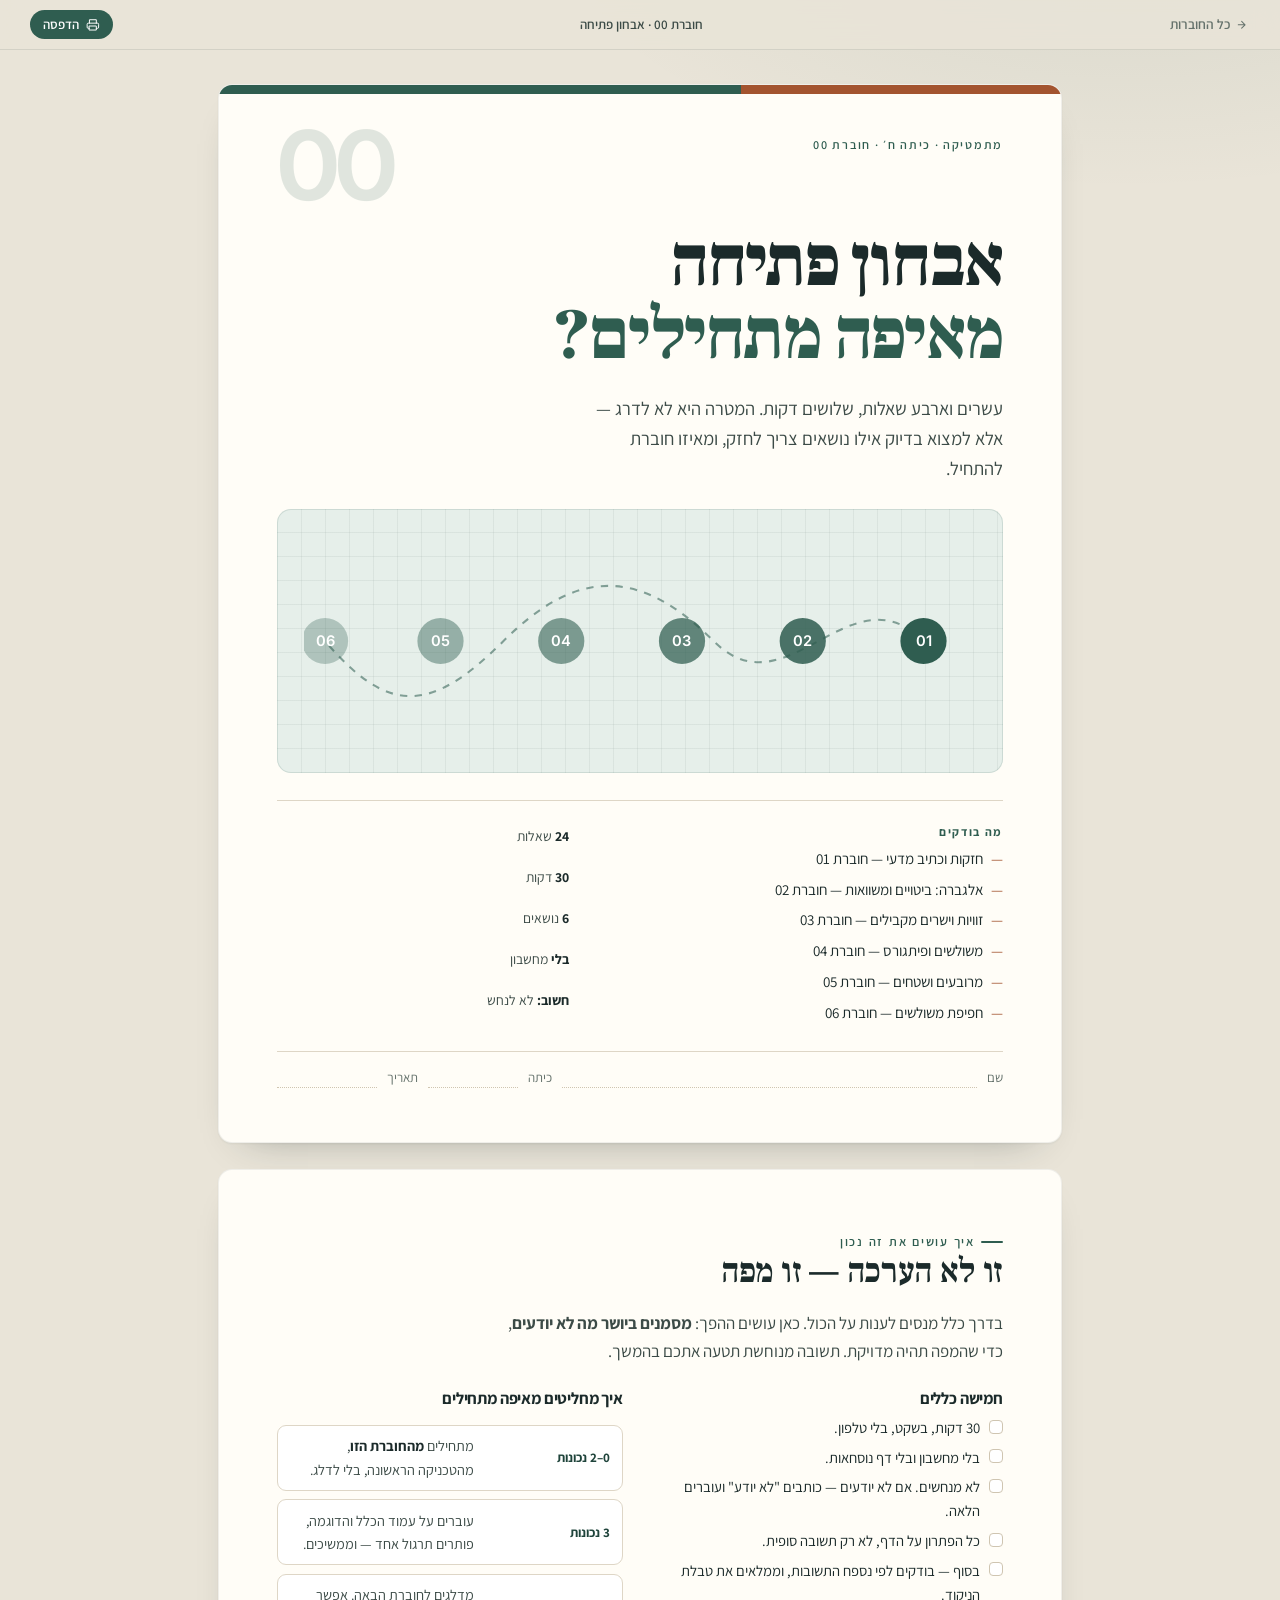
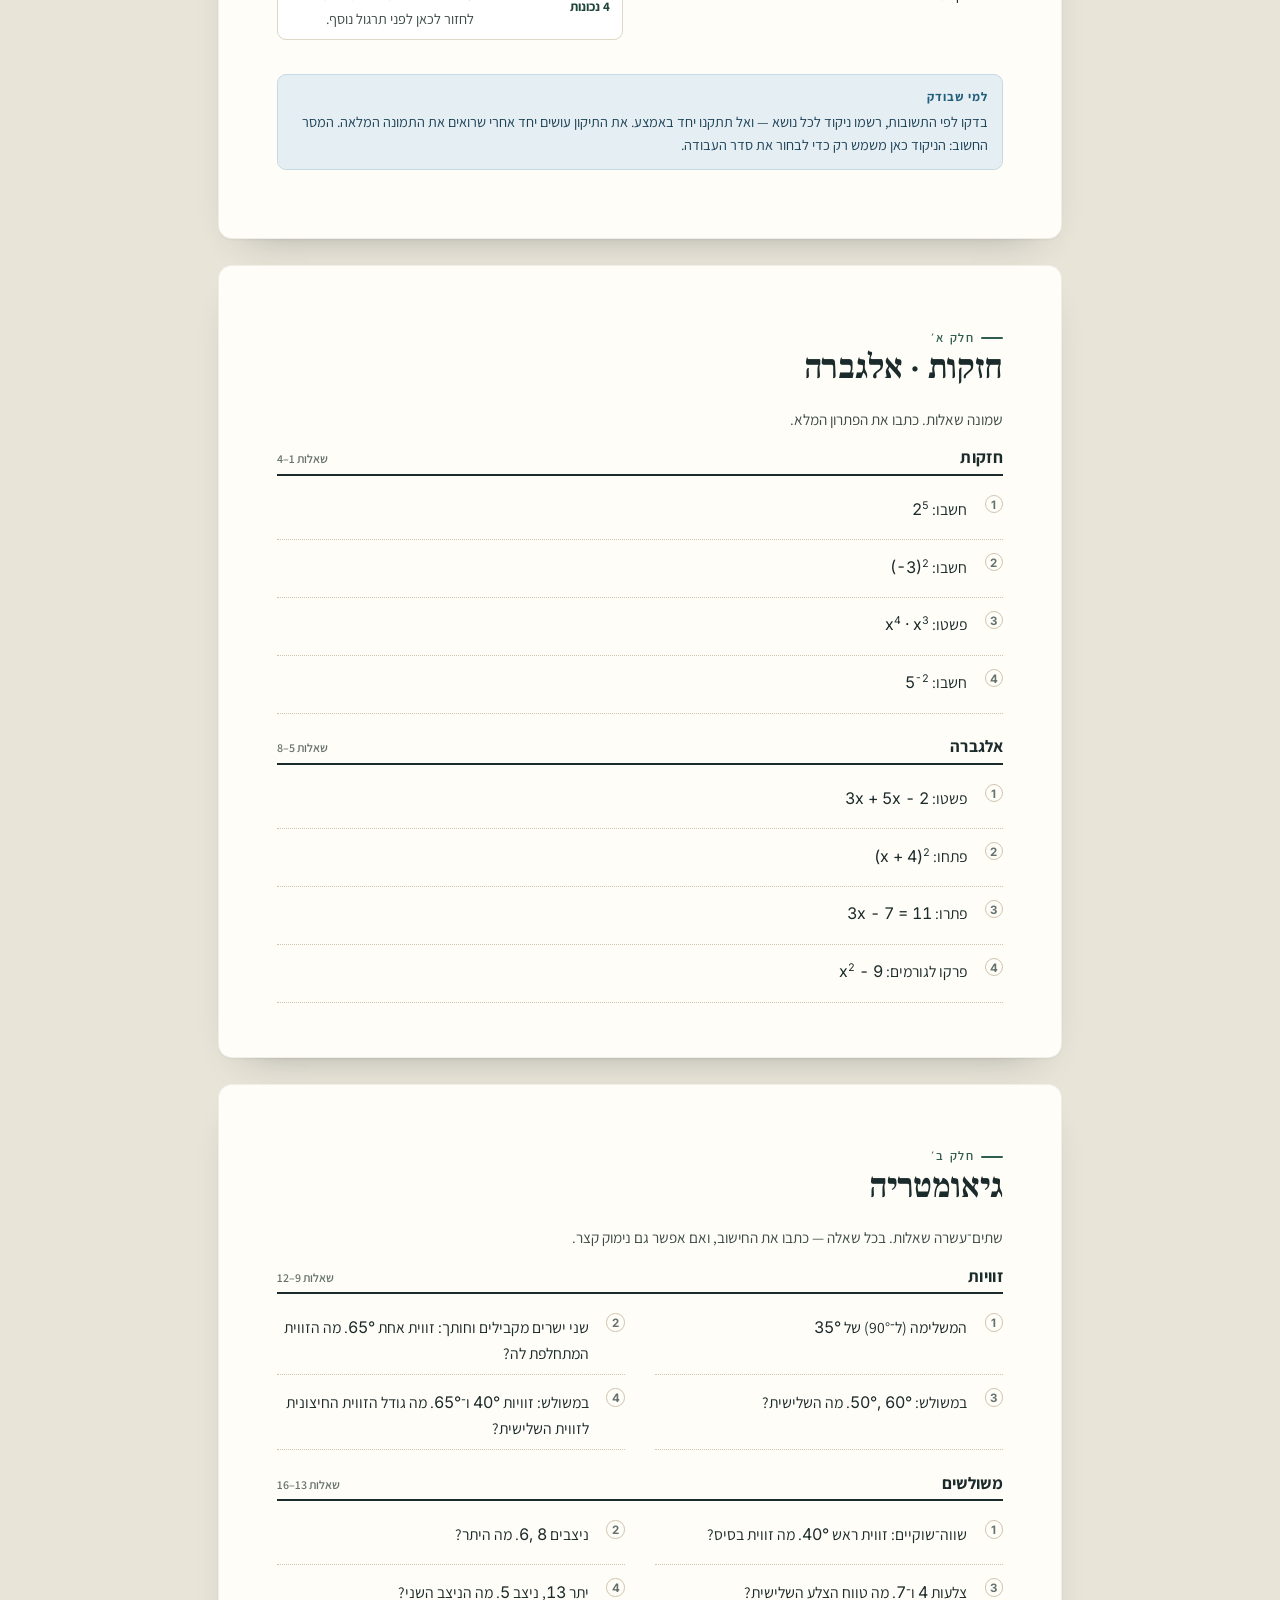
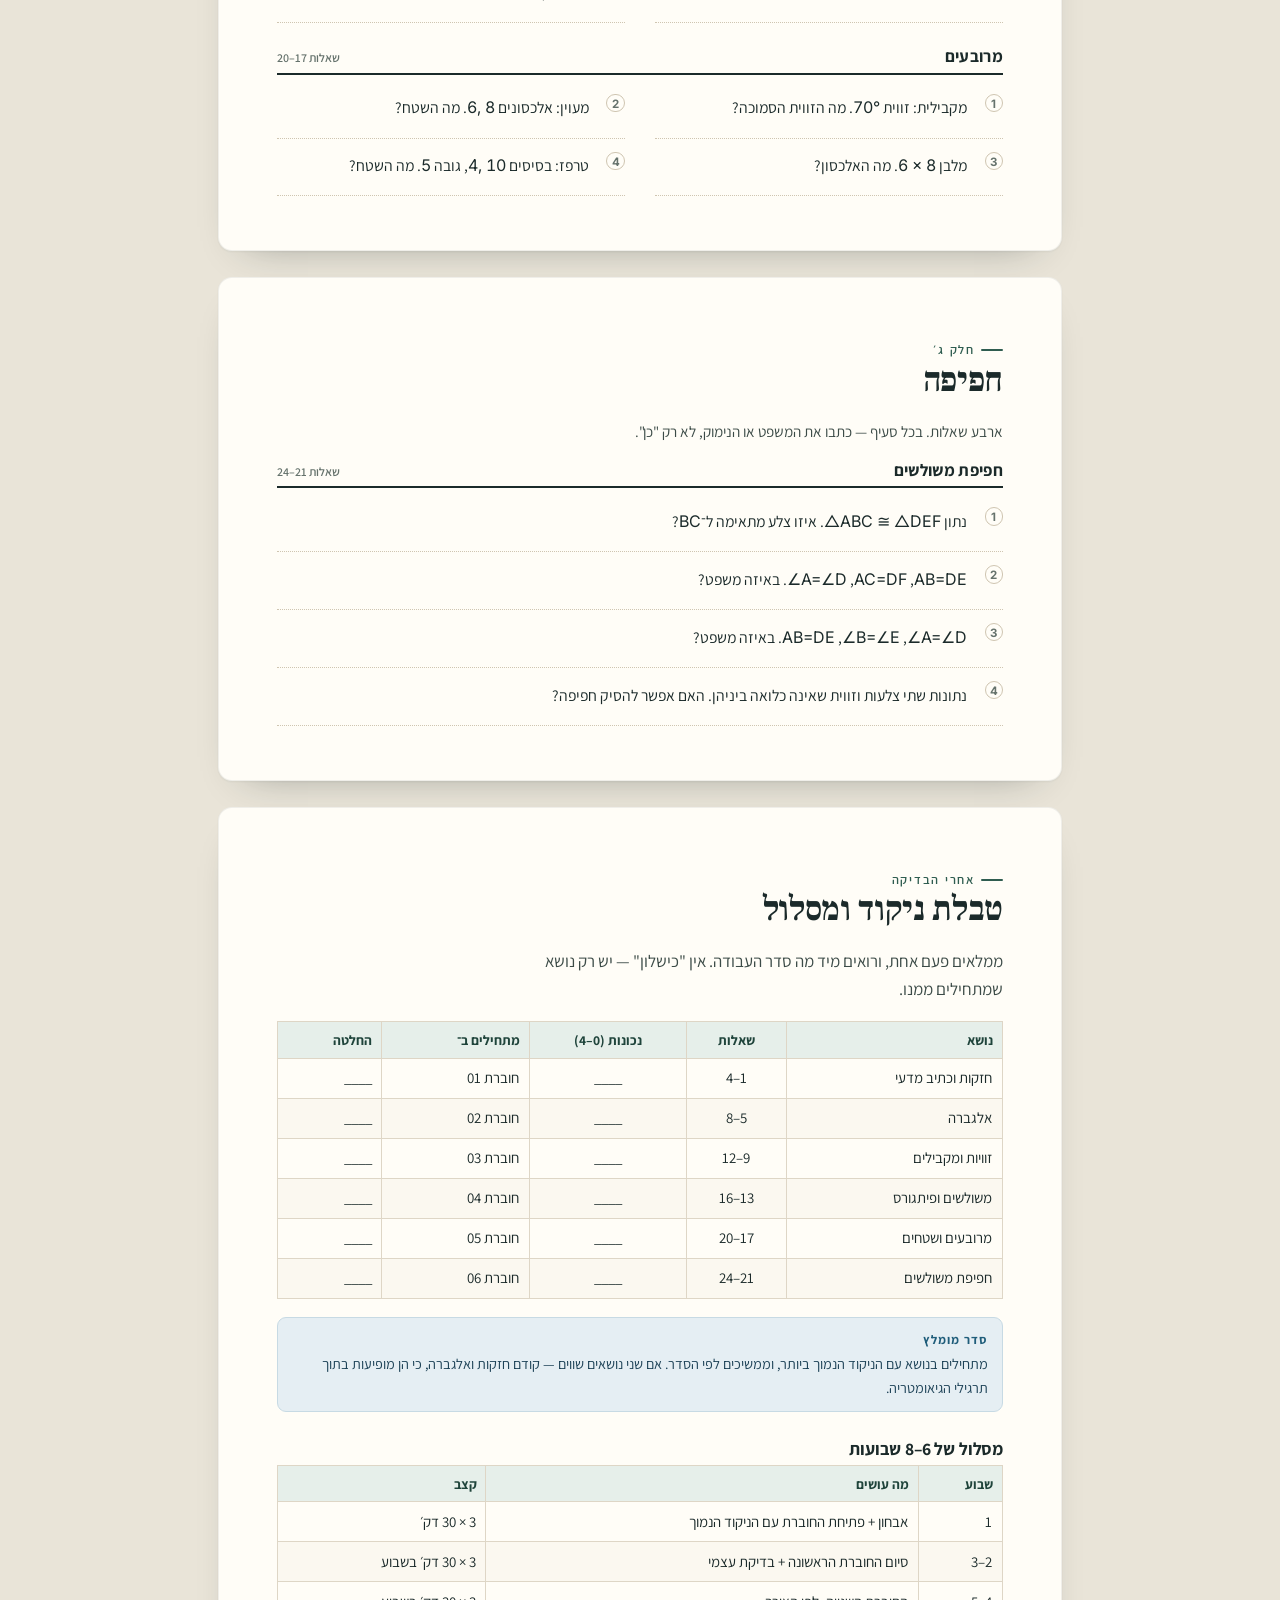
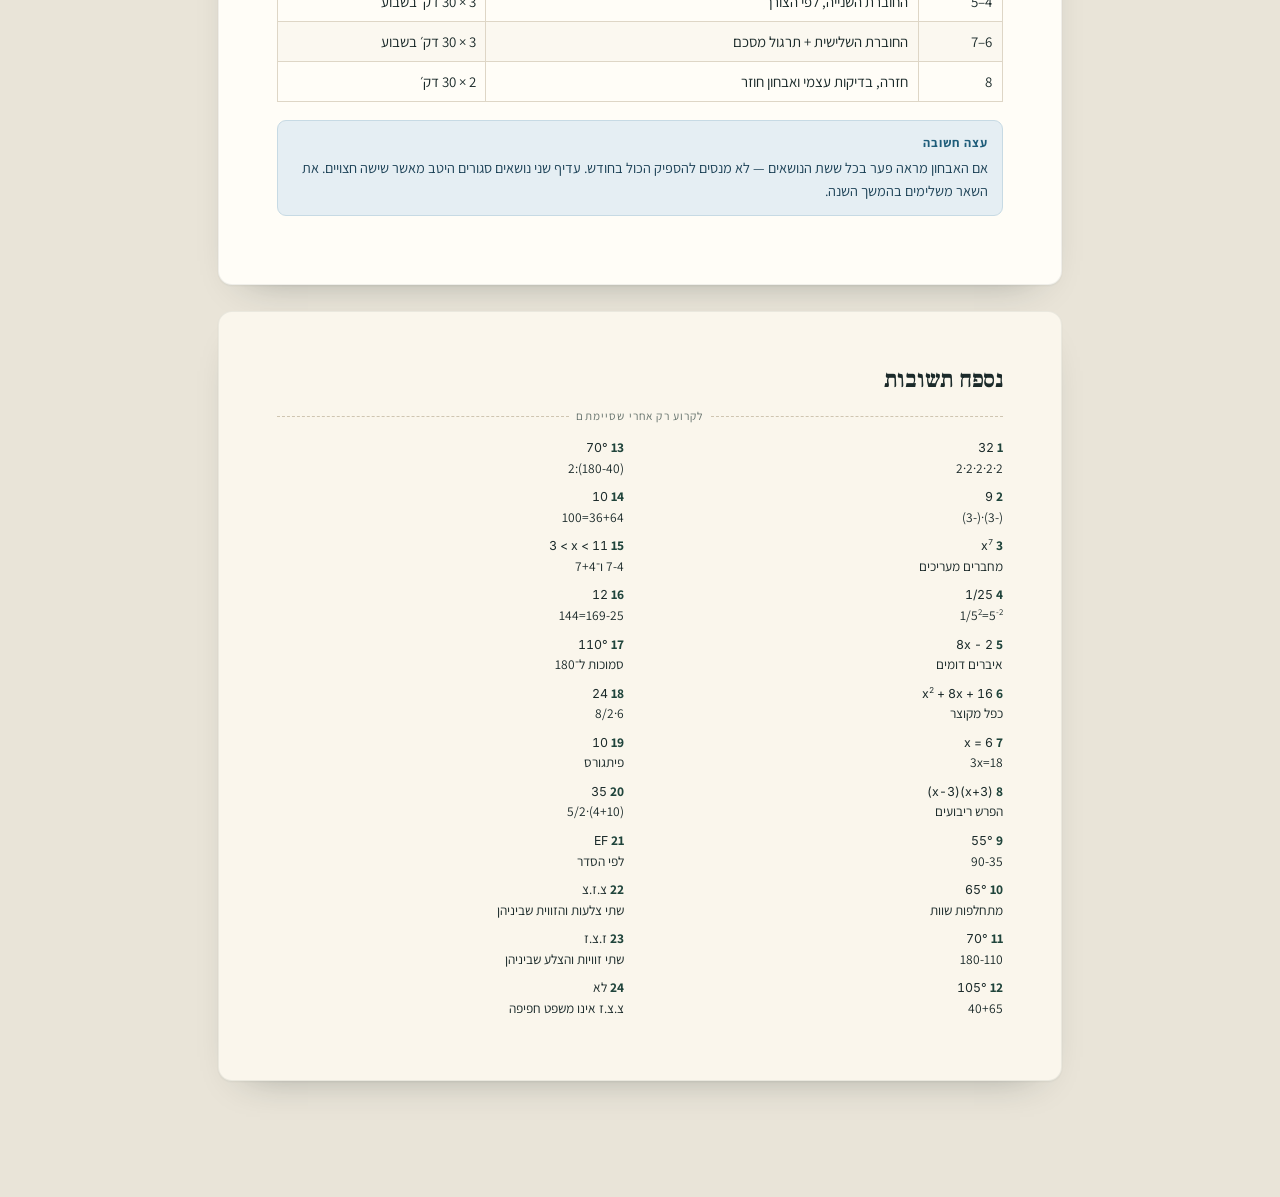
==== commit af8a307a: "Generalize site copy — remove exam references" ====
--- a/booklets/00-diagnostic.html
+++ b/booklets/00-diagnostic.html
@@ -4,8 +4,8 @@
 <meta charset="utf-8">
 <meta name="viewport" content="width=device-width, initial-scale=1">
 <meta name="color-scheme" content="light">
-<title>חוברת 00 · מבחן אבחון — מתמטיקה כיתה ח׳</title>
-<meta name="description" content="מבחן אבחון קצר: 24 שאלות משישה נושאים, כדי לדעת מאיזו חוברת להתחיל.">
+<title>חוברת 00 · אבחון פתיחה — מתמטיקה כיתה ח׳</title>
+<meta name="description" content="אבחון פתיחה קצר: 24 שאלות משישה נושאים, כדי לדעת מאיזו חוברת להתחיל.">
 <meta name="theme-color" content="#2f5d50">
 <link rel="icon" href="data:image/svg+xml,%3Csvg xmlns='http://www.w3.org/2000/svg' viewBox='0 0 32 32'%3E%3Crect width='32' height='32' rx='7' fill='%232f5d50'/%3E%3Cpath d='M8 16h16M16 8v16' stroke='%23fff' stroke-width='2.4' stroke-linecap='round'/%3E%3C/svg%3E">
 <link rel="preconnect" href="https://fonts.googleapis.com">
@@ -20,13 +20,13 @@
     <svg viewBox="0 0 24 24" aria-hidden="true"><path d="M10 6l6 6-6 6M16 12H4" fill="none" stroke="currentColor" stroke-width="1.8" stroke-linecap="round" stroke-linejoin="round"/></svg>
     כל החוברות
   </a>
-  <span class="topbar-title">חוברת 00 · מבחן אבחון</span>
+  <span class="topbar-title">חוברת 00 · אבחון פתיחה</span>
   <button class="btn" data-print type="button">
     <svg viewBox="0 0 24 24" aria-hidden="true"><path d="M6 9V3h12v6M6 18H4a2 2 0 0 1-2-2v-5a2 2 0 0 1 2-2h16a2 2 0 0 1 2 2v5a2 2 0 0 1-2 2h-2M6 14h12v7H6z" fill="none" stroke="currentColor" stroke-width="1.7" stroke-linecap="round" stroke-linejoin="round"/></svg>
     הדפסה
   </button>
 </header>
-<span class="sr-only doc-title">חוברת 00 · מבחן אבחון</span>
+<span class="sr-only doc-title">חוברת 00 · אבחון פתיחה</span>
 
 <main class="paper">
 
@@ -36,8 +36,8 @@
     <div class="cover-series">מתמטיקה · כיתה ח׳ · חוברת 00</div>
     <div class="cover-mark" aria-hidden="true">00</div>
   </div>
-  <h1>מבחן אבחון<br><em>מאיפה מתחילים?</em></h1>
-  <p class="cover-lede">עשרים וארבע שאלות, שלושים דקות. המטרה היא לא ציון — אלא למצוא בדיוק אילו נושאים צריך לחזק, ומאיזו חוברת להתחיל.</p>
+  <h1>אבחון פתיחה<br><em>מאיפה מתחילים?</em></h1>
+  <p class="cover-lede">עשרים וארבע שאלות, שלושים דקות. המטרה היא לא לדרג — אלא למצוא בדיוק אילו נושאים צריך לחזק, ומאיזו חוברת להתחיל.</p>
 
   <div class="cover-art" aria-hidden="true">
     <svg viewBox="0 0 640 200" role="img" aria-label="מסלול עם שש תחנות, אחת לכל חוברת">
@@ -83,8 +83,8 @@
 <!-- ================= הוראות ================= -->
 <section class="sheet">
   <span class="kicker">איך עושים את זה נכון</span>
-  <h2>זה לא מבחן — זה מפה</h2>
-  <p class="lead">במבחן רגיל מנסים לענות על הכול. כאן עושים ההפך: <b>מסמנים ביושר מה לא יודעים</b>, כדי שהמפה תהיה מדויקת. תשובה מנוחשת תטעה אתכם בהמשך.</p>
+  <h2>זו לא הערכה — זו מפה</h2>
+  <p class="lead">בדרך כלל מנסים לענות על הכול. כאן עושים ההפך: <b>מסמנים ביושר מה לא יודעים</b>, כדי שהמפה תהיה מדויקת. תשובה מנוחשת תטעה אתכם בהמשך.</p>
 
   <div class="two" style="margin-top:1.4em">
     <div>
@@ -102,18 +102,18 @@
       <div class="flow">
         <div class="flow-step"><span class="when">0–2 נכונות</span><span class="then">מתחילים <b>מהחוברת הזו</b>, מהטכניקה הראשונה, בלי לדלג.</span></div>
         <div class="flow-step"><span class="when">3 נכונות</span><span class="then">עוברים על עמוד הכלל והדוגמה, פותרים תרגול אחד — וממשיכים.</span></div>
-        <div class="flow-step"><span class="when">4 נכונות</span><span class="then">מדלגים לחוברת הבאה. אפשר לחזור לכאן לפני מבחן.</span></div>
+        <div class="flow-step"><span class="when">4 נכונות</span><span class="then">מדלגים לחוברת הבאה. אפשר לחזור לכאן לפני תרגול נוסף.</span></div>
       </div>
     </div>
   </div>
 
   <div class="callout callout--tip" style="margin-top:1.2em">
-    <span class="callout-title">להורה הבודק</span>
-    <p>בדקו לפי התשובות, רשמו ניקוד לכל נושא — ואל תתקנו יחד באמצע. את התיקון עושים יחד אחרי שרואים את התמונה המלאה. המסר החשוב: הציון כאן משמש רק כדי לבחור את סדר העבודה.</p>
-  </div>
-</section>
-
-<!-- ================= מבחן ================= -->
+    <span class="callout-title">למי שבודק</span>
+    <p>בדקו לפי התשובות, רשמו ניקוד לכל נושא — ואל תתקנו יחד באמצע. את התיקון עושים יחד אחרי שרואים את התמונה המלאה. המסר החשוב: הניקוד כאן משמש רק כדי לבחור את סדר העבודה.</p>
+  </div>
+</section>
+
+<!-- ================= שאלות ================= -->
 <section class="sheet">
   <span class="kicker">חלק א׳</span>
   <h2>חזקות · אלגברה</h2>
